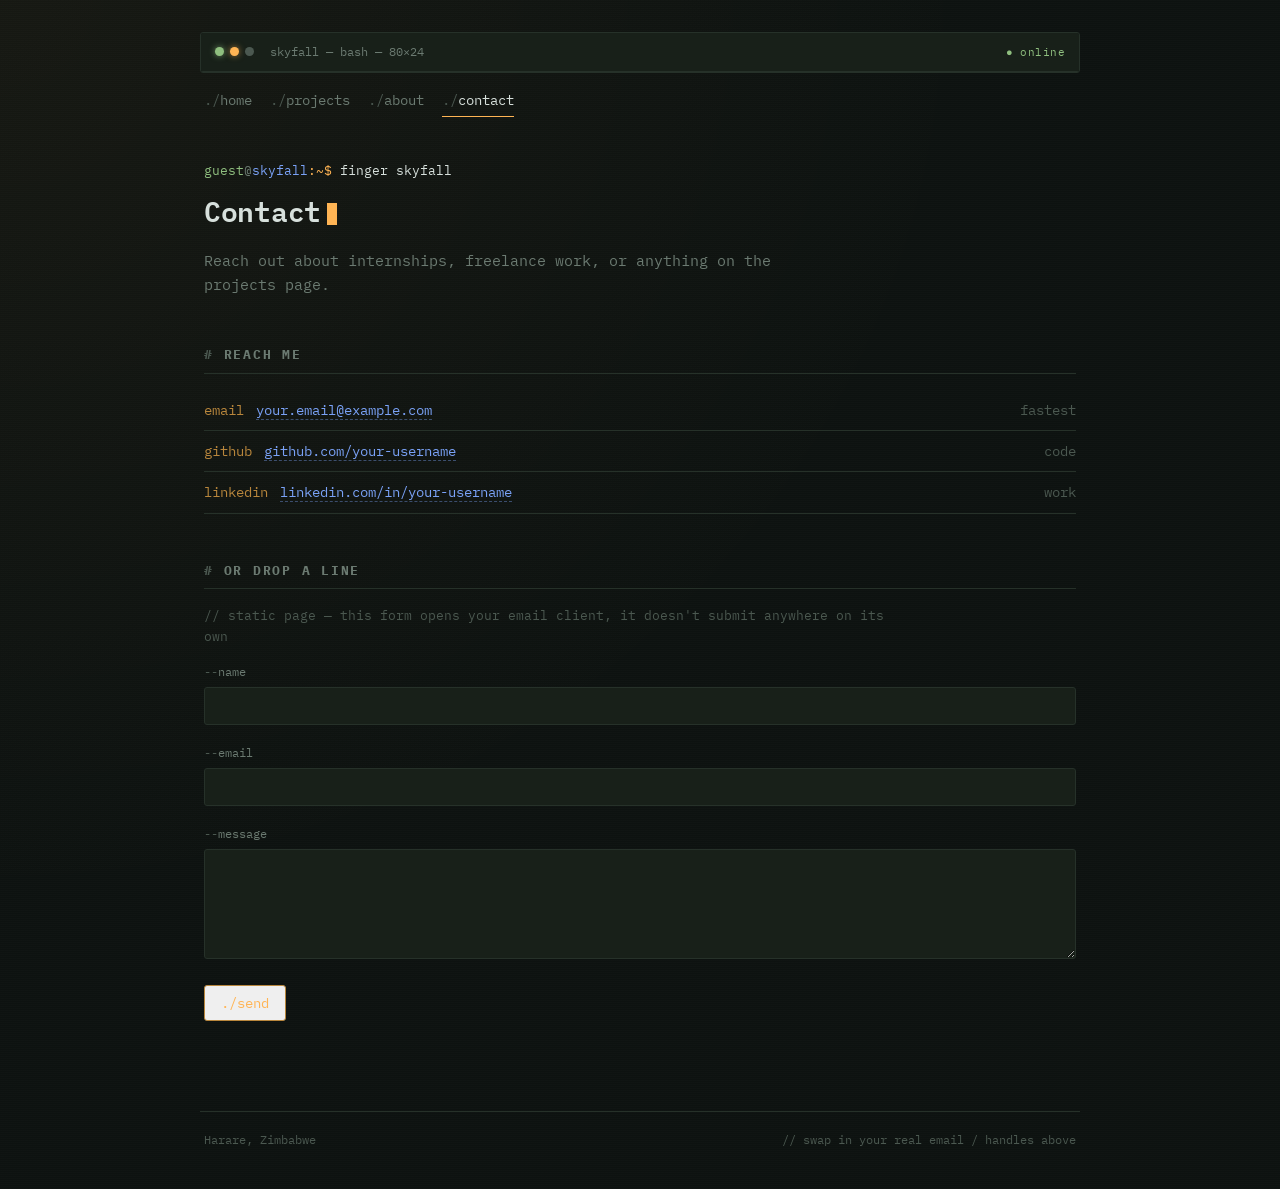
==== portfolio/contact.html @ eab93638 "Add files via upload" ====
<!DOCTYPE html>
<html lang="en">
<head>
<meta charset="UTF-8">
<meta name="viewport" content="width=device-width, initial-scale=1.0">
<title>Contact // Skyfall</title>
<link rel="preconnect" href="https://fonts.googleapis.com">
<link href="https://fonts.googleapis.com/css2?family=IBM+Plex+Mono:ital,wght@0,400;0,500;0,600;1,400&display=swap" rel="stylesheet">
<link rel="stylesheet" href="style.css">
</head>
<body>

<div class="terminal-window">
  <div class="titlebar">
    <span class="dots">
      <span class="dot dot--green" title="build: passing"></span>
      <span class="dot dot--amber" title="ci: running"></span>
      <span class="dot dot--dim" title="deploys: idle"></span>
    </span>
    <span class="path">skyfall — bash — 80×24</span>
    <span class="status">● online</span>
  </div>
</div>

<nav class="shell-nav" aria-label="Primary">
  <a href="index.html">home</a>
  <a href="projects.html">projects</a>
  <a href="about.html">about</a>
  <a href="contact.html" aria-current="page">contact</a>
</nav>

<main>
  <p class="prompt-line">
    <span class="user">guest</span><span class="at">@</span><span class="host">skyfall</span><span class="cwd">:~$</span>
    <span class="cmd">finger skyfall</span>
  </p>
  <h1>Contact<span class="caret"></span></h1>
  <p class="lede">Reach out about internships, freelance work, or anything on the projects page.</p>

  <h2>reach me</h2>
  <div class="log-item">
    <span class="hash">email</span>
    <span class="msg"><a href="mailto:your.email@example.com">your.email@example.com</a></span>
    <span class="date comment">fastest</span>
  </div>
  <div class="log-item">
    <span class="hash">github</span>
    <span class="msg"><a href="https://github.com/your-username" target="_blank" rel="noopener">github.com/your-username</a></span>
    <span class="date comment">code</span>
  </div>
  <div class="log-item">
    <span class="hash">linkedin</span>
    <span class="msg"><a href="https://linkedin.com/in/your-username" target="_blank" rel="noopener">linkedin.com/in/your-username</a></span>
    <span class="date comment">work</span>
  </div>

  <h2>or drop a line</h2>
  <p class="comment" style="font-size:12.5px; margin-bottom:16px;">
    // static page — this form opens your email client, it doesn't submit anywhere on its own
  </p>
  <form action="mailto:your.email@example.com" method="post" enctype="text/plain">
    <div class="field">
      <label for="name">name</label>
      <input id="name" name="name" type="text" required>
    </div>
    <div class="field">
      <label for="email">email</label>
      <input id="email" name="email" type="email" required>
    </div>
    <div class="field">
      <label for="message">message</label>
      <textarea id="message" name="message" rows="5" required></textarea>
    </div>
    <button class="btn" type="submit" style="font-family: var(--mono); cursor: pointer;">./send</button>
  </form>
</main>

<footer>
  <span>Harare, Zimbabwe</span>
  <span class="comment">// swap in your real email / handles above</span>
</footer>

</body>
</html>
---- portfolio/style.css ----
/* ============================================================
   Skyfall // portfolio — terminal design system
   ============================================================ */

:root {
  --bg:        #0d1210;
  --bg-panel:  #131917;
  --bg-raised: #182019;
  --border:    #263129;
  --fg:        #d7e0dc;
  --fg-dim:    #6b7a71;
  --fg-dimmer: #4b5850;
  --amber:     #ffb454;
  --amber-dim: #b8863c;
  --blue:      #7aa2f7;
  --red:       #e06c75;
  --green:     #8fbf7f;

  --mono: "IBM Plex Mono", "JetBrains Mono", "SF Mono", Consolas, monospace;

  --radius: 3px;
  --maxw: 880px;
}

* { box-sizing: border-box; }

html {
  scroll-behavior: smooth;
}

@media (prefers-reduced-motion: reduce) {
  html { scroll-behavior: auto; }
  *, *::before, *::after {
    animation-duration: 0.01ms !important;
    animation-iteration-count: 1 !important;
    transition-duration: 0.01ms !important;
  }
}

body {
  margin: 0;
  background: var(--bg);
  color: var(--fg);
  font-family: var(--mono);
  font-size: 15px;
  line-height: 1.65;
  background-image:
    radial-gradient(ellipse at top left, rgba(255,180,84,0.04), transparent 55%),
    repeating-linear-gradient(0deg, rgba(255,255,255,0.012) 0px, rgba(255,255,255,0.012) 1px, transparent 1px, transparent 2px);
}

a {
  color: var(--blue);
  text-decoration: none;
  border-bottom: 1px dashed rgba(122,162,247,0.4);
}
a:hover, a:focus-visible {
  color: var(--amber);
  border-bottom-color: rgba(255,180,84,0.6);
}
a:focus-visible {
  outline: 1px solid var(--amber);
  outline-offset: 2px;
}

::selection {
  background: var(--amber-dim);
  color: #0d1210;
}

/* ---------- window chrome ---------- */

.terminal-window {
  max-width: var(--maxw);
  margin: 32px auto 0;
  border: 1px solid var(--border);
  border-radius: var(--radius);
  background: var(--bg-panel);
  box-shadow: 0 30px 60px -30px rgba(0,0,0,0.6);
  overflow: hidden;
}

.titlebar {
  display: flex;
  align-items: center;
  gap: 10px;
  padding: 9px 14px;
  background: var(--bg-raised);
  border-bottom: 1px solid var(--border);
  font-size: 12px;
  color: var(--fg-dim);
}

.dots { display: flex; gap: 6px; margin-right: 6px; }
.dot { width: 9px; height: 9px; border-radius: 50%; display: inline-block; }
.dot--green  { background: var(--green); box-shadow: 0 0 6px rgba(143,191,127,0.7); }
.dot--amber  { background: var(--amber); box-shadow: 0 0 6px rgba(255,180,84,0.6); }
.dot--dim    { background: var(--fg-dimmer); }

.titlebar .path { color: var(--fg-dim); }
.titlebar .status {
  margin-left: auto;
  font-size: 11px;
  letter-spacing: 0.04em;
  color: var(--green);
}

/* ---------- shell-prompt nav ---------- */

nav.shell-nav {
  max-width: var(--maxw);
  margin: 14px auto 0;
  padding: 0 4px;
  display: flex;
  flex-wrap: wrap;
  gap: 18px;
  font-size: 13.5px;
}

nav.shell-nav a {
  border-bottom: none;
  color: var(--fg-dim);
  padding: 2px 0;
  position: relative;
}
nav.shell-nav a::before {
  content: "./";
  color: var(--fg-dimmer);
}
nav.shell-nav a:hover {
  color: var(--amber);
}
nav.shell-nav a[aria-current="page"] {
  color: var(--fg);
}
nav.shell-nav a[aria-current="page"]::after {
  content: "";
  position: absolute;
  left: 0; right: 0; bottom: -4px;
  height: 1px;
  background: var(--amber);
}

/* ---------- content ---------- */

main {
  max-width: var(--maxw);
  margin: 0 auto;
  padding: 34px 4px 90px;
}

.prompt-line {
  color: var(--fg-dim);
  font-size: 13px;
  margin-bottom: 6px;
}
.prompt-line .user { color: var(--green); }
.prompt-line .at   { color: var(--fg-dim); }
.prompt-line .host { color: var(--blue); }
.prompt-line .cwd  { color: var(--amber); }
.prompt-line .cmd  { color: var(--fg); }

h1 {
  font-size: 28px;
  font-weight: 600;
  margin: 6px 0 4px;
  color: var(--fg);
  letter-spacing: -0.01em;
}
h1 .caret {
  display: inline-block;
  width: 10px; height: 22px;
  background: var(--amber);
  margin-left: 6px;
  vertical-align: -3px;
  animation: blink 1.05s steps(1) infinite;
}
@keyframes blink { 50% { opacity: 0; } }

h2 {
  font-size: 12.5px;
  text-transform: uppercase;
  letter-spacing: 0.14em;
  color: var(--fg-dim);
  margin: 46px 0 16px;
  padding-bottom: 8px;
  border-bottom: 1px solid var(--border);
}
h2::before { content: "# "; color: var(--fg-dimmer); }

h3 {
  font-size: 16px;
  color: var(--fg);
  margin: 0 0 4px;
}

p { color: var(--fg); max-width: 680px; }
p.lede { color: var(--fg-dim); max-width: 640px; }

.tagline {
  color: var(--fg-dim);
  margin: 0 0 28px;
}

.comment { color: var(--fg-dimmer); }

/* ---------- man-page project entries ---------- */

.entry {
  padding: 18px 0 22px;
  border-bottom: 1px solid var(--border);
}
.entry:last-child { border-bottom: none; }

.entry-head {
  display: flex;
  align-items: baseline;
  justify-content: space-between;
  gap: 12px;
  flex-wrap: wrap;
}

.entry-name {
  color: var(--fg);
  font-weight: 600;
  font-size: 16px;
}
.entry-name .sec { color: var(--fg-dimmer); font-weight: 400; }

.entry-tag {
  font-size: 11px;
  color: var(--amber);
  border: 1px solid var(--amber-dim);
  border-radius: 999px;
  padding: 2px 9px;
  white-space: nowrap;
}

.entry-meta {
  font-size: 12px;
  color: var(--fg-dimmer);
  margin: 3px 0 10px;
}
.entry-meta .k { color: var(--fg-dim); }

.entry p { margin: 6px 0; font-size: 14px; }

.stack {
  display: flex;
  flex-wrap: wrap;
  gap: 6px;
  margin-top: 10px;
}
.stack span {
  font-size: 11px;
  color: var(--blue);
  background: rgba(122,162,247,0.08);
  border: 1px solid rgba(122,162,247,0.22);
  border-radius: var(--radius);
  padding: 2px 7px;
}

.entry-links { margin-top: 10px; font-size: 12.5px; }
.entry-links a { margin-right: 14px; }

/* ---------- misc blocks ---------- */

.grid-2 {
  display: grid;
  grid-template-columns: 1fr 1fr;
  gap: 26px;
}
@media (max-width: 640px) {
  .grid-2 { grid-template-columns: 1fr; }
}

.card {
  border: 1px solid var(--border);
  background: var(--bg-panel);
  border-radius: var(--radius);
  padding: 16px 18px;
}

.kv { display: grid; grid-template-columns: 120px 1fr; gap: 6px 14px; font-size: 13.5px; }
.kv dt { color: var(--fg-dim); }
.kv dd { margin: 0; color: var(--fg); }

.log-item {
  display: flex;
  gap: 12px;
  font-size: 13.5px;
  padding: 9px 0;
  border-bottom: 1px solid var(--border);
}
.log-item:last-child { border-bottom: none; }
.log-item .hash { color: var(--amber-dim); flex-shrink: 0; }
.log-item .msg  { color: var(--fg); }
.log-item .date { color: var(--fg-dimmer); margin-left: auto; flex-shrink: 0; }

.btn {
  display: inline-block;
  border: 1px solid var(--amber-dim);
  color: var(--amber);
  border-radius: var(--radius);
  padding: 8px 16px;
  font-size: 13.5px;
  border-bottom: 1px solid var(--amber-dim);
}
.btn:hover { background: rgba(255,180,84,0.08); color: var(--amber); border-color: var(--amber); }

.field {
  margin-bottom: 18px;
}
.field label {
  display: block;
  font-size: 12px;
  color: var(--fg-dim);
  margin-bottom: 5px;
}
.field label::before { content: "--"; color: var(--fg-dimmer); }
.field input, .field textarea {
  width: 100%;
  background: var(--bg-raised);
  border: 1px solid var(--border);
  border-radius: var(--radius);
  color: var(--fg);
  font-family: var(--mono);
  font-size: 14px;
  padding: 9px 11px;
}
.field input:focus, .field textarea:focus {
  outline: 1px solid var(--amber);
  border-color: var(--amber);
}

footer {
  max-width: var(--maxw);
  margin: 0 auto 40px;
  padding: 18px 4px 0;
  border-top: 1px solid var(--border);
  color: var(--fg-dimmer);
  font-size: 12px;
  display: flex;
  justify-content: space-between;
  flex-wrap: wrap;
  gap: 8px;
}
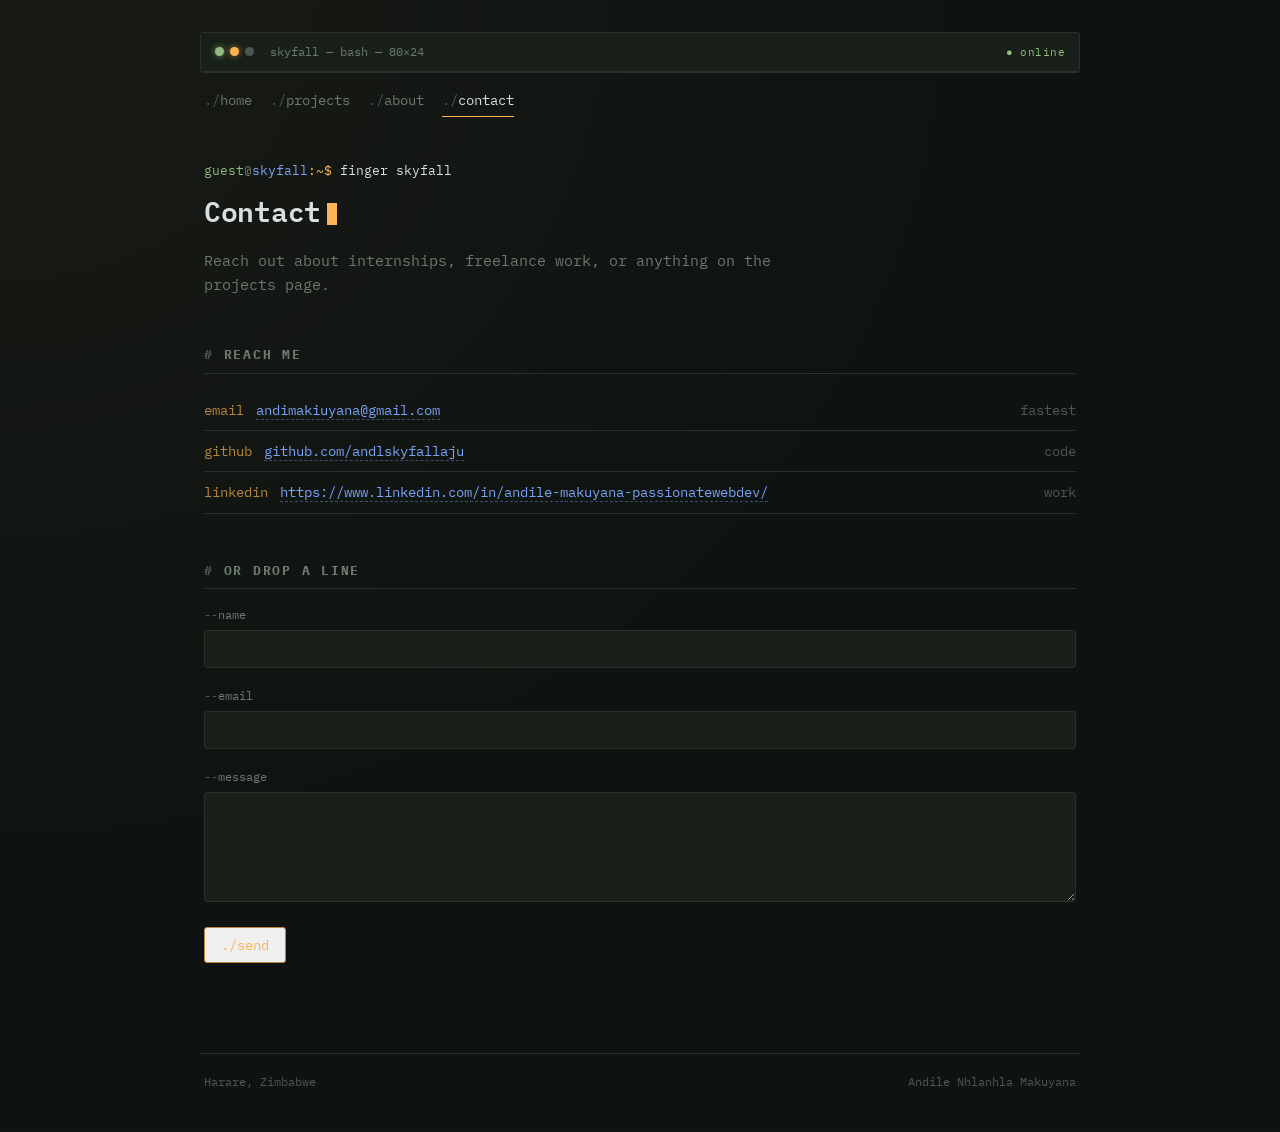
==== commit 69b6348f: "Update contact information in contact.html" ====
--- a/portfolio/contact.html
+++ b/portfolio/contact.html
@@ -40,25 +40,24 @@
   <h2>reach me</h2>
   <div class="log-item">
     <span class="hash">email</span>
-    <span class="msg"><a href="mailto:your.email@example.com">your.email@example.com</a></span>
+    <span class="msg"><a href="mailto:your.email@example.com">andimakiuyana@gmail.com</a></span>
     <span class="date comment">fastest</span>
   </div>
   <div class="log-item">
     <span class="hash">github</span>
-    <span class="msg"><a href="https://github.com/your-username" target="_blank" rel="noopener">github.com/your-username</a></span>
+    <span class="msg"><a href="https://github.com/your-username" target="_blank" rel="noopener">github.com/andlskyfallaju</a></span>
     <span class="date comment">code</span>
   </div>
   <div class="log-item">
     <span class="hash">linkedin</span>
-    <span class="msg"><a href="https://linkedin.com/in/your-username" target="_blank" rel="noopener">linkedin.com/in/your-username</a></span>
+    <span class="msg"><a href="https://linkedin.com/in/your-username" target="_blank" rel="noopener">https://www.linkedin.com/in/andile-makuyana-passionatewebdev/</a></span>
     <span class="date comment">work</span>
   </div>
 
   <h2>or drop a line</h2>
   <p class="comment" style="font-size:12.5px; margin-bottom:16px;">
-    // static page — this form opens your email client, it doesn't submit anywhere on its own
   </p>
-  <form action="mailto:your.email@example.com" method="post" enctype="text/plain">
+  <form action="mailto:andimakuyana@gmail.com" method="post" enctype="text/plain">
     <div class="field">
       <label for="name">name</label>
       <input id="name" name="name" type="text" required>
@@ -77,7 +76,7 @@
 
 <footer>
   <span>Harare, Zimbabwe</span>
-  <span class="comment">// swap in your real email / handles above</span>
+  <span class="comment">Andile Nhlanhla Makuyana</span>
 </footer>
 
 </body>
